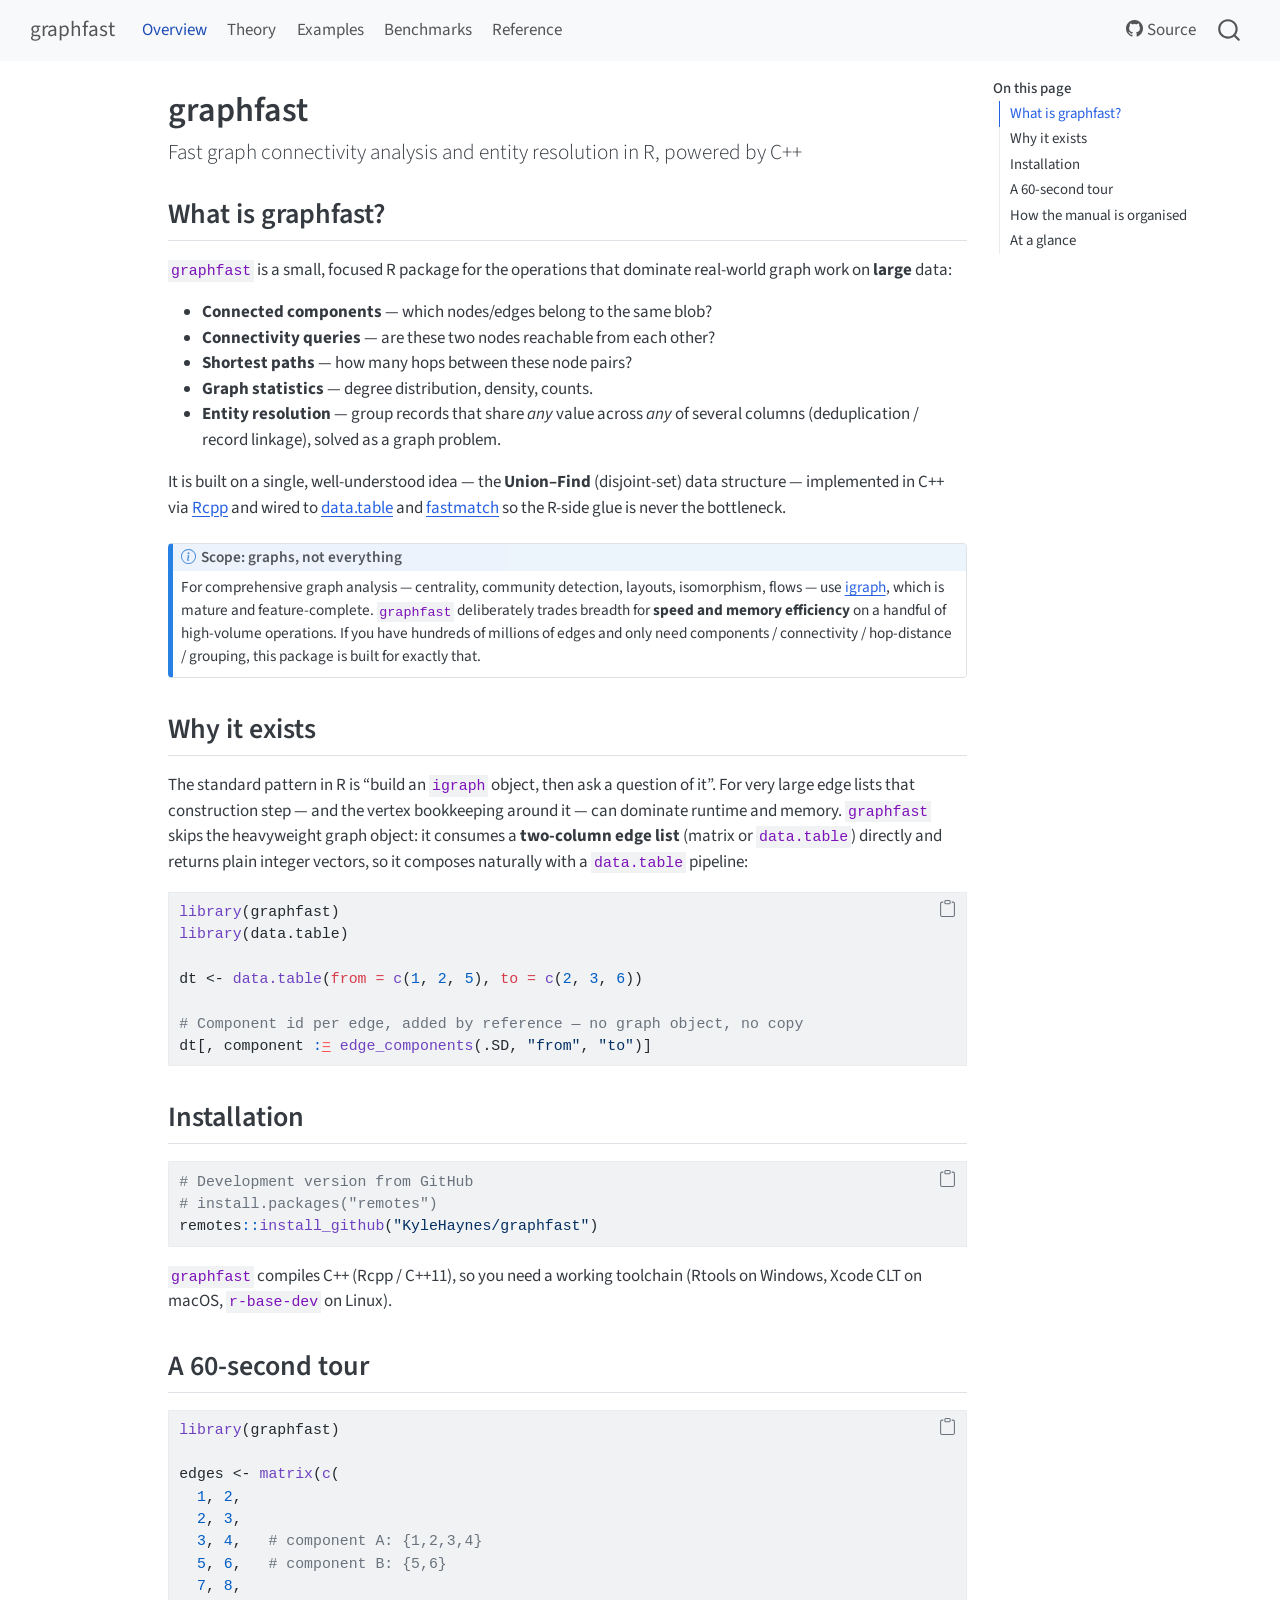
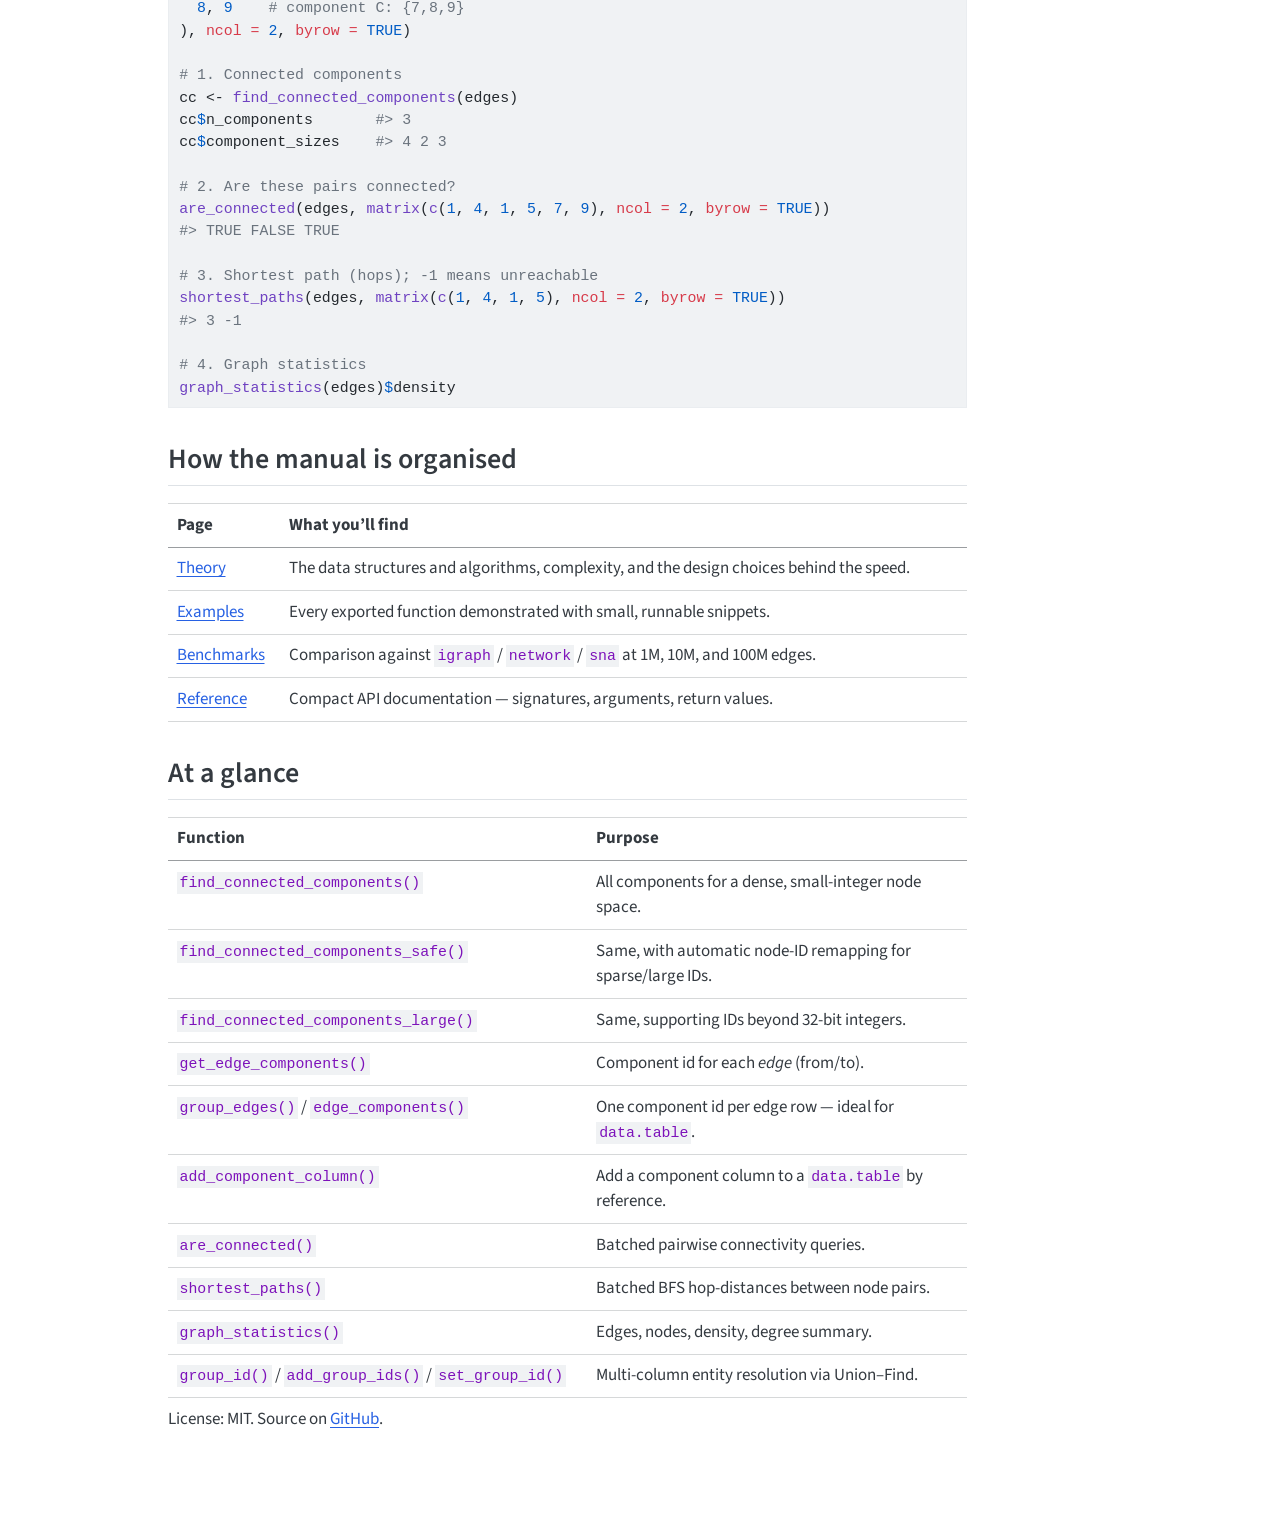
==== docs/index.html @ 8f7f8cb7 "changes" ====
<!DOCTYPE html>
<html xmlns="http://www.w3.org/1999/xhtml" lang="en" xml:lang="en"><head>

<meta charset="utf-8">
<meta name="generator" content="quarto-1.9.38">

<meta name="viewport" content="width=device-width, initial-scale=1.0, user-scalable=yes">


<title>graphfast</title>
<style>
/* Default styles provided by pandoc.
** See https://pandoc.org/MANUAL.html#variables-for-html for config info.
*/
code{white-space: pre-wrap;}
span.smallcaps{font-variant: small-caps;}
div.columns{display: flex; gap: min(4vw, 1.5em);}
div.column{flex: auto; overflow-x: auto;}
div.hanging-indent{margin-left: 1.5em; text-indent: -1.5em;}
ul.task-list{list-style: none;}
ul.task-list li input[type="checkbox"] {
  width: 0.8em;
  margin: 0 0.8em 0.2em -1em; /* quarto-specific, see https://github.com/quarto-dev/quarto-cli/issues/4556 */ 
  vertical-align: middle;
}
/* CSS for syntax highlighting */
html { -webkit-text-size-adjust: 100%; }
pre > code.sourceCode { white-space: pre; position: relative; }
pre > code.sourceCode > span { display: inline-block; line-height: 1.25; }
pre > code.sourceCode > span:empty { height: 1.2em; }
.sourceCode { overflow: visible; }
code.sourceCode > span { color: inherit; text-decoration: inherit; }
div.sourceCode { margin: 1em 0; }
pre.sourceCode { margin: 0; }
@media screen {
div.sourceCode { overflow: auto; }
}
@media print {
pre > code.sourceCode { white-space: pre-wrap; }
pre > code.sourceCode > span { text-indent: -5em; padding-left: 5em; }
}
pre.numberSource code
  { counter-reset: source-line 0; }
pre.numberSource code > span
  { position: relative; left: -4em; counter-increment: source-line; }
pre.numberSource code > span > a:first-child::before
  { content: counter(source-line);
    position: relative; left: -1em; text-align: right; vertical-align: baseline;
    border: none; display: inline-block;
    -webkit-touch-callout: none; -webkit-user-select: none;
    -khtml-user-select: none; -moz-user-select: none;
    -ms-user-select: none; user-select: none;
    padding: 0 4px; width: 4em;
  }
pre.numberSource { margin-left: 3em;  padding-left: 4px; }
div.sourceCode
  {   }
@media screen {
pre > code.sourceCode > span > a:first-child::before { text-decoration: underline; }
}
</style>


<script src="site_libs/quarto-nav/quarto-nav.js"></script>
<script src="site_libs/quarto-nav/headroom.min.js"></script>
<script src="site_libs/clipboard/clipboard.min.js"></script>
<script src="site_libs/quarto-search/autocomplete.umd.js"></script>
<script src="site_libs/quarto-search/fuse.min.js"></script>
<script src="site_libs/quarto-search/quarto-search.js"></script>
<meta name="quarto:offset" content="./">
<script src="site_libs/quarto-html/quarto.js" type="module"></script>
<script src="site_libs/quarto-html/tabsets/tabsets.js" type="module"></script>
<script src="site_libs/quarto-html/popper.min.js"></script>
<script src="site_libs/quarto-html/tippy.umd.min.js"></script>
<script src="site_libs/quarto-html/anchor.min.js"></script>
<link href="site_libs/quarto-html/tippy.css" rel="stylesheet">
<link href="site_libs/quarto-html/quarto-syntax-highlighting-de63f62b328812d8e578a4d74e282472.css" rel="stylesheet" id="quarto-text-highlighting-styles">
<script src="site_libs/bootstrap/bootstrap.min.js"></script>
<link href="site_libs/bootstrap/bootstrap-icons.css" rel="stylesheet">
<link href="site_libs/bootstrap/bootstrap-cfca05be01d3419732a5879cfde5cf21.min.css" rel="stylesheet" append-hash="true" id="quarto-bootstrap" data-mode="light">
<script id="quarto-search-options" type="application/json">{
  "location": "navbar",
  "copy-button": false,
  "collapse-after": 3,
  "panel-placement": "end",
  "type": "overlay",
  "limit": 50,
  "keyboard-shortcut": [
    "f",
    "/",
    "s"
  ],
  "show-item-context": false,
  "language": {
    "search-no-results-text": "No results",
    "search-matching-documents-text": "matching documents",
    "search-copy-link-title": "Copy link to search",
    "search-hide-matches-text": "Hide additional matches",
    "search-more-match-text": "more match in this document",
    "search-more-matches-text": "more matches in this document",
    "search-clear-button-title": "Clear",
    "search-text-placeholder": "",
    "search-detached-cancel-button-title": "Cancel",
    "search-submit-button-title": "Submit",
    "search-label": "Search"
  }
}</script>


</head>

<body class="nav-fixed quarto-light">

<div id="quarto-search-results"></div>
  <header id="quarto-header" class="headroom fixed-top">
    <nav class="navbar navbar-expand-lg " data-bs-theme="dark">
      <div class="navbar-container container-fluid">
      <div class="navbar-brand-container mx-auto">
    <a class="navbar-brand" href="./index.html">
    <span class="navbar-title">graphfast</span>
    </a>
  </div>
            <div id="quarto-search" class="" title="Search"></div>
          <button class="navbar-toggler" type="button" data-bs-toggle="collapse" data-bs-target="#navbarCollapse" aria-controls="navbarCollapse" role="menu" aria-expanded="false" aria-label="Toggle navigation" onclick="if (window.quartoToggleHeadroom) { window.quartoToggleHeadroom(); }">
  <span class="navbar-toggler-icon"></span>
</button>
          <div class="collapse navbar-collapse" id="navbarCollapse">
            <ul class="navbar-nav navbar-nav-scroll me-auto">
  <li class="nav-item">
    <a class="nav-link active" href="./index.html" aria-current="page"> 
<span class="menu-text">Overview</span></a>
  </li>  
  <li class="nav-item">
    <a class="nav-link" href="./theory.html"> 
<span class="menu-text">Theory</span></a>
  </li>  
  <li class="nav-item">
    <a class="nav-link" href="./examples.html"> 
<span class="menu-text">Examples</span></a>
  </li>  
  <li class="nav-item">
    <a class="nav-link" href="./benchmarks.html"> 
<span class="menu-text">Benchmarks</span></a>
  </li>  
  <li class="nav-item">
    <a class="nav-link" href="./reference.html"> 
<span class="menu-text">Reference</span></a>
  </li>  
</ul>
            <ul class="navbar-nav navbar-nav-scroll ms-auto">
  <li class="nav-item">
    <a class="nav-link" href="https://github.com/KyleHaynes/graphfast"> <i class="bi bi-github" role="img">
</i> 
<span class="menu-text">Source</span></a>
  </li>  
</ul>
          </div> <!-- /navcollapse -->
            <div class="quarto-navbar-tools">
</div>
      </div> <!-- /container-fluid -->
    </nav>
</header>
<!-- content -->
<div id="quarto-content" class="quarto-container page-columns page-rows-contents page-layout-article page-navbar">
<!-- sidebar -->
<!-- margin-sidebar -->
    <div id="quarto-margin-sidebar" class="sidebar margin-sidebar">
        <nav id="TOC" role="doc-toc" class="toc-active">
    <h2 id="toc-title">On this page</h2>
   
  <ul>
  <li><a href="#what-is-graphfast" id="toc-what-is-graphfast" class="nav-link active" data-scroll-target="#what-is-graphfast">What is graphfast?</a></li>
  <li><a href="#why-it-exists" id="toc-why-it-exists" class="nav-link" data-scroll-target="#why-it-exists">Why it exists</a></li>
  <li><a href="#installation" id="toc-installation" class="nav-link" data-scroll-target="#installation">Installation</a></li>
  <li><a href="#a-60-second-tour" id="toc-a-60-second-tour" class="nav-link" data-scroll-target="#a-60-second-tour">A 60-second tour</a></li>
  <li><a href="#how-the-manual-is-organised" id="toc-how-the-manual-is-organised" class="nav-link" data-scroll-target="#how-the-manual-is-organised">How the manual is organised</a></li>
  <li><a href="#at-a-glance" id="toc-at-a-glance" class="nav-link" data-scroll-target="#at-a-glance">At a glance</a></li>
  </ul>
</nav>
    </div>
<!-- main -->
<main class="content" id="quarto-document-content">

<header id="title-block-header" class="quarto-title-block default">
<div class="quarto-title">
<h1 class="title">graphfast</h1>
<p class="subtitle lead">Fast graph connectivity analysis and entity resolution in R, powered by C++</p>
</div>



<div class="quarto-title-meta">

    
  
    
  </div>
  


</header>


<section id="what-is-graphfast" class="level2">
<h2 class="anchored" data-anchor-id="what-is-graphfast">What is graphfast?</h2>
<p><code>graphfast</code> is a small, focused R package for the operations that dominate real-world graph work on <strong>large</strong> data:</p>
<ul>
<li><strong>Connected components</strong> — which nodes/edges belong to the same blob?</li>
<li><strong>Connectivity queries</strong> — are these two nodes reachable from each other?</li>
<li><strong>Shortest paths</strong> — how many hops between these node pairs?</li>
<li><strong>Graph statistics</strong> — degree distribution, density, counts.</li>
<li><strong>Entity resolution</strong> — group records that share <em>any</em> value across <em>any</em> of several columns (deduplication / record linkage), solved as a graph problem.</li>
</ul>
<p>It is built on a single, well-understood idea — the <strong>Union–Find</strong> (disjoint-set) data structure — implemented in C++ via <a href="https://www.rcpp.org/">Rcpp</a> and wired to <a href="https://r-datatable.com/">data.table</a> and <a href="https://cran.r-project.org/package=fastmatch">fastmatch</a> so the R-side glue is never the bottleneck.</p>
<div class="callout callout-style-default callout-note callout-titled">
<div class="callout-header d-flex align-content-center">
<div class="callout-icon-container">
<i class="callout-icon"></i>
</div>
<div class="callout-title-container flex-fill">
<span class="screen-reader-only">Note</span>Scope: graphs, not everything
</div>
</div>
<div class="callout-body-container callout-body">
<p>For comprehensive graph analysis — centrality, community detection, layouts, isomorphism, flows — use <a href="https://igraph.org/r/">igraph</a>, which is mature and feature-complete. <code>graphfast</code> deliberately trades breadth for <strong>speed and memory efficiency</strong> on a handful of high-volume operations. If you have hundreds of millions of edges and only need components / connectivity / hop-distance / grouping, this package is built for exactly that.</p>
</div>
</div>
</section>
<section id="why-it-exists" class="level2">
<h2 class="anchored" data-anchor-id="why-it-exists">Why it exists</h2>
<p>The standard pattern in R is “build an <code>igraph</code> object, then ask a question of it”. For very large edge lists that construction step — and the vertex bookkeeping around it — can dominate runtime and memory. <code>graphfast</code> skips the heavyweight graph object: it consumes a <strong>two-column edge list</strong> (matrix or <code>data.table</code>) directly and returns plain integer vectors, so it composes naturally with a <code>data.table</code> pipeline:</p>
<div class="code-copy-outer-scaffold"><div class="sourceCode" id="cb1"><pre class="sourceCode r code-with-copy"><code class="sourceCode r"><span id="cb1-1"><a href="#cb1-1" aria-hidden="true" tabindex="-1"></a><span class="fu">library</span>(graphfast)</span>
<span id="cb1-2"><a href="#cb1-2" aria-hidden="true" tabindex="-1"></a><span class="fu">library</span>(data.table)</span>
<span id="cb1-3"><a href="#cb1-3" aria-hidden="true" tabindex="-1"></a></span>
<span id="cb1-4"><a href="#cb1-4" aria-hidden="true" tabindex="-1"></a>dt <span class="ot">&lt;-</span> <span class="fu">data.table</span>(<span class="at">from =</span> <span class="fu">c</span>(<span class="dv">1</span>, <span class="dv">2</span>, <span class="dv">5</span>), <span class="at">to =</span> <span class="fu">c</span>(<span class="dv">2</span>, <span class="dv">3</span>, <span class="dv">6</span>))</span>
<span id="cb1-5"><a href="#cb1-5" aria-hidden="true" tabindex="-1"></a></span>
<span id="cb1-6"><a href="#cb1-6" aria-hidden="true" tabindex="-1"></a><span class="co"># Component id per edge, added by reference — no graph object, no copy</span></span>
<span id="cb1-7"><a href="#cb1-7" aria-hidden="true" tabindex="-1"></a>dt[, component <span class="sc">:</span><span class="er">=</span> <span class="fu">edge_components</span>(.SD, <span class="st">"from"</span>, <span class="st">"to"</span>)]</span></code></pre></div><button title="Copy to Clipboard" class="code-copy-button"><i class="bi"></i></button></div>
</section>
<section id="installation" class="level2">
<h2 class="anchored" data-anchor-id="installation">Installation</h2>
<div class="code-copy-outer-scaffold"><div class="sourceCode" id="cb2"><pre class="sourceCode r code-with-copy"><code class="sourceCode r"><span id="cb2-1"><a href="#cb2-1" aria-hidden="true" tabindex="-1"></a><span class="co"># Development version from GitHub</span></span>
<span id="cb2-2"><a href="#cb2-2" aria-hidden="true" tabindex="-1"></a><span class="co"># install.packages("remotes")</span></span>
<span id="cb2-3"><a href="#cb2-3" aria-hidden="true" tabindex="-1"></a>remotes<span class="sc">::</span><span class="fu">install_github</span>(<span class="st">"KyleHaynes/graphfast"</span>)</span></code></pre></div><button title="Copy to Clipboard" class="code-copy-button"><i class="bi"></i></button></div>
<p><code>graphfast</code> compiles C++ (Rcpp / C++11), so you need a working toolchain (Rtools on Windows, Xcode CLT on macOS, <code>r-base-dev</code> on Linux).</p>
</section>
<section id="a-60-second-tour" class="level2">
<h2 class="anchored" data-anchor-id="a-60-second-tour">A 60-second tour</h2>
<div class="cell">
<div class="code-copy-outer-scaffold"><div class="sourceCode cell-code" id="cb3"><pre class="sourceCode r code-with-copy"><code class="sourceCode r"><span id="cb3-1"><a href="#cb3-1" aria-hidden="true" tabindex="-1"></a><span class="fu">library</span>(graphfast)</span>
<span id="cb3-2"><a href="#cb3-2" aria-hidden="true" tabindex="-1"></a></span>
<span id="cb3-3"><a href="#cb3-3" aria-hidden="true" tabindex="-1"></a>edges <span class="ot">&lt;-</span> <span class="fu">matrix</span>(<span class="fu">c</span>(</span>
<span id="cb3-4"><a href="#cb3-4" aria-hidden="true" tabindex="-1"></a>  <span class="dv">1</span>, <span class="dv">2</span>,</span>
<span id="cb3-5"><a href="#cb3-5" aria-hidden="true" tabindex="-1"></a>  <span class="dv">2</span>, <span class="dv">3</span>,</span>
<span id="cb3-6"><a href="#cb3-6" aria-hidden="true" tabindex="-1"></a>  <span class="dv">3</span>, <span class="dv">4</span>,   <span class="co"># component A: {1,2,3,4}</span></span>
<span id="cb3-7"><a href="#cb3-7" aria-hidden="true" tabindex="-1"></a>  <span class="dv">5</span>, <span class="dv">6</span>,   <span class="co"># component B: {5,6}</span></span>
<span id="cb3-8"><a href="#cb3-8" aria-hidden="true" tabindex="-1"></a>  <span class="dv">7</span>, <span class="dv">8</span>,</span>
<span id="cb3-9"><a href="#cb3-9" aria-hidden="true" tabindex="-1"></a>  <span class="dv">8</span>, <span class="dv">9</span>    <span class="co"># component C: {7,8,9}</span></span>
<span id="cb3-10"><a href="#cb3-10" aria-hidden="true" tabindex="-1"></a>), <span class="at">ncol =</span> <span class="dv">2</span>, <span class="at">byrow =</span> <span class="cn">TRUE</span>)</span>
<span id="cb3-11"><a href="#cb3-11" aria-hidden="true" tabindex="-1"></a></span>
<span id="cb3-12"><a href="#cb3-12" aria-hidden="true" tabindex="-1"></a><span class="co"># 1. Connected components</span></span>
<span id="cb3-13"><a href="#cb3-13" aria-hidden="true" tabindex="-1"></a>cc <span class="ot">&lt;-</span> <span class="fu">find_connected_components</span>(edges)</span>
<span id="cb3-14"><a href="#cb3-14" aria-hidden="true" tabindex="-1"></a>cc<span class="sc">$</span>n_components       <span class="co">#&gt; 3</span></span>
<span id="cb3-15"><a href="#cb3-15" aria-hidden="true" tabindex="-1"></a>cc<span class="sc">$</span>component_sizes    <span class="co">#&gt; 4 2 3</span></span>
<span id="cb3-16"><a href="#cb3-16" aria-hidden="true" tabindex="-1"></a></span>
<span id="cb3-17"><a href="#cb3-17" aria-hidden="true" tabindex="-1"></a><span class="co"># 2. Are these pairs connected?</span></span>
<span id="cb3-18"><a href="#cb3-18" aria-hidden="true" tabindex="-1"></a><span class="fu">are_connected</span>(edges, <span class="fu">matrix</span>(<span class="fu">c</span>(<span class="dv">1</span>, <span class="dv">4</span>, <span class="dv">1</span>, <span class="dv">5</span>, <span class="dv">7</span>, <span class="dv">9</span>), <span class="at">ncol =</span> <span class="dv">2</span>, <span class="at">byrow =</span> <span class="cn">TRUE</span>))</span>
<span id="cb3-19"><a href="#cb3-19" aria-hidden="true" tabindex="-1"></a><span class="co">#&gt; TRUE FALSE TRUE</span></span>
<span id="cb3-20"><a href="#cb3-20" aria-hidden="true" tabindex="-1"></a></span>
<span id="cb3-21"><a href="#cb3-21" aria-hidden="true" tabindex="-1"></a><span class="co"># 3. Shortest path (hops); -1 means unreachable</span></span>
<span id="cb3-22"><a href="#cb3-22" aria-hidden="true" tabindex="-1"></a><span class="fu">shortest_paths</span>(edges, <span class="fu">matrix</span>(<span class="fu">c</span>(<span class="dv">1</span>, <span class="dv">4</span>, <span class="dv">1</span>, <span class="dv">5</span>), <span class="at">ncol =</span> <span class="dv">2</span>, <span class="at">byrow =</span> <span class="cn">TRUE</span>))</span>
<span id="cb3-23"><a href="#cb3-23" aria-hidden="true" tabindex="-1"></a><span class="co">#&gt; 3 -1</span></span>
<span id="cb3-24"><a href="#cb3-24" aria-hidden="true" tabindex="-1"></a></span>
<span id="cb3-25"><a href="#cb3-25" aria-hidden="true" tabindex="-1"></a><span class="co"># 4. Graph statistics</span></span>
<span id="cb3-26"><a href="#cb3-26" aria-hidden="true" tabindex="-1"></a><span class="fu">graph_statistics</span>(edges)<span class="sc">$</span>density</span></code></pre></div><button title="Copy to Clipboard" class="code-copy-button"><i class="bi"></i></button></div>
</div>
</section>
<section id="how-the-manual-is-organised" class="level2">
<h2 class="anchored" data-anchor-id="how-the-manual-is-organised">How the manual is organised</h2>
<table class="caption-top table">
<thead>
<tr class="header">
<th>Page</th>
<th>What you’ll find</th>
</tr>
</thead>
<tbody>
<tr class="odd">
<td><a href="./theory.html">Theory</a></td>
<td>The data structures and algorithms, complexity, and the design choices behind the speed.</td>
</tr>
<tr class="even">
<td><a href="./examples.html">Examples</a></td>
<td>Every exported function demonstrated with small, runnable snippets.</td>
</tr>
<tr class="odd">
<td><a href="./benchmarks.html">Benchmarks</a></td>
<td>Comparison against <code>igraph</code> / <code>network</code> / <code>sna</code> at 1M, 10M, and 100M edges.</td>
</tr>
<tr class="even">
<td><a href="./reference.html">Reference</a></td>
<td>Compact API documentation — signatures, arguments, return values.</td>
</tr>
</tbody>
</table>
</section>
<section id="at-a-glance" class="level2">
<h2 class="anchored" data-anchor-id="at-a-glance">At a glance</h2>
<table class="caption-top table">
<colgroup>
<col style="width: 52%">
<col style="width: 47%">
</colgroup>
<thead>
<tr class="header">
<th>Function</th>
<th>Purpose</th>
</tr>
</thead>
<tbody>
<tr class="odd">
<td><code>find_connected_components()</code></td>
<td>All components for a dense, small-integer node space.</td>
</tr>
<tr class="even">
<td><code>find_connected_components_safe()</code></td>
<td>Same, with automatic node-ID remapping for sparse/large IDs.</td>
</tr>
<tr class="odd">
<td><code>find_connected_components_large()</code></td>
<td>Same, supporting IDs beyond 32-bit integers.</td>
</tr>
<tr class="even">
<td><code>get_edge_components()</code></td>
<td>Component id for each <em>edge</em> (from/to).</td>
</tr>
<tr class="odd">
<td><code>group_edges()</code> / <code>edge_components()</code></td>
<td>One component id per edge row — ideal for <code>data.table</code>.</td>
</tr>
<tr class="even">
<td><code>add_component_column()</code></td>
<td>Add a component column to a <code>data.table</code> by reference.</td>
</tr>
<tr class="odd">
<td><code>are_connected()</code></td>
<td>Batched pairwise connectivity queries.</td>
</tr>
<tr class="even">
<td><code>shortest_paths()</code></td>
<td>Batched BFS hop-distances between node pairs.</td>
</tr>
<tr class="odd">
<td><code>graph_statistics()</code></td>
<td>Edges, nodes, density, degree summary.</td>
</tr>
<tr class="even">
<td><code>group_id()</code> / <code>add_group_ids()</code> / <code>set_group_id()</code></td>
<td>Multi-column entity resolution via Union–Find.</td>
</tr>
</tbody>
</table>
<p>License: MIT. Source on <a href="https://github.com/KyleHaynes/graphfast">GitHub</a>.</p>


</section>

</main> <!-- /main -->
<script id="quarto-html-after-body" type="application/javascript">
  window.document.addEventListener("DOMContentLoaded", function (event) {
    const icon = "";
    const anchorJS = new window.AnchorJS();
    anchorJS.options = {
      placement: 'right',
      icon: icon
    };
    anchorJS.add('.anchored');
    const isCodeAnnotation = (el) => {
      for (const clz of el.classList) {
        if (clz.startsWith('code-annotation-')) {                     
          return true;
        }
      }
      return false;
    }
    const onCopySuccess = function(e) {
      // button target
      const button = e.trigger;
      // don't keep focus
      button.blur();
      // flash "checked"
      button.classList.add('code-copy-button-checked');
      var currentTitle = button.getAttribute("title");
      button.setAttribute("title", "Copied!");
      let tooltip;
      if (window.bootstrap) {
        button.setAttribute("data-bs-toggle", "tooltip");
        button.setAttribute("data-bs-placement", "left");
        button.setAttribute("data-bs-title", "Copied!");
        tooltip = new bootstrap.Tooltip(button, 
          { trigger: "manual", 
            customClass: "code-copy-button-tooltip",
            offset: [0, -8]});
        tooltip.show();    
      }
      setTimeout(function() {
        if (tooltip) {
          tooltip.hide();
          button.removeAttribute("data-bs-title");
          button.removeAttribute("data-bs-toggle");
          button.removeAttribute("data-bs-placement");
        }
        button.setAttribute("title", currentTitle);
        button.classList.remove('code-copy-button-checked');
      }, 1000);
      // clear code selection
      e.clearSelection();
    }
    const getTextToCopy = function(trigger) {
      const outerScaffold = trigger.parentElement.cloneNode(true);
      const codeEl = outerScaffold.querySelector('code');
      for (const childEl of codeEl.children) {
        if (isCodeAnnotation(childEl)) {
          childEl.remove();
        }
      }
      return codeEl.innerText;
    }
    const clipboard = new window.ClipboardJS('.code-copy-button:not([data-in-quarto-modal])', {
      text: getTextToCopy
    });
    clipboard.on('success', onCopySuccess);
    if (window.document.getElementById('quarto-embedded-source-code-modal')) {
      const clipboardModal = new window.ClipboardJS('.code-copy-button[data-in-quarto-modal]', {
        text: getTextToCopy,
        container: window.document.getElementById('quarto-embedded-source-code-modal')
      });
      clipboardModal.on('success', onCopySuccess);
    }
      var localhostRegex = new RegExp(/^(?:http|https):\/\/localhost\:?[0-9]*\//);
      var mailtoRegex = new RegExp(/^mailto:/);
        var filterRegex = new RegExp('/' + window.location.host + '/');
      var isInternal = (href) => {
          return filterRegex.test(href) || localhostRegex.test(href) || mailtoRegex.test(href);
      }
      // Inspect non-navigation links and adorn them if external
     var links = window.document.querySelectorAll('a[href]:not(.nav-link):not(.navbar-brand):not(.toc-action):not(.sidebar-link):not(.sidebar-item-toggle):not(.pagination-link):not(.no-external):not([aria-hidden]):not(.dropdown-item):not(.quarto-navigation-tool):not(.about-link)');
      for (var i=0; i<links.length; i++) {
        const link = links[i];
        if (!isInternal(link.href)) {
          // undo the damage that might have been done by quarto-nav.js in the case of
          // links that we want to consider external
          if (link.dataset.originalHref !== undefined) {
            link.href = link.dataset.originalHref;
          }
        }
      }
    function tippyHover(el, contentFn, onTriggerFn, onUntriggerFn) {
      const config = {
        allowHTML: true,
        maxWidth: 500,
        delay: 100,
        arrow: false,
        appendTo: function(el) {
            return el.parentElement;
        },
        interactive: true,
        interactiveBorder: 10,
        theme: 'quarto',
        placement: 'bottom-start',
      };
      if (contentFn) {
        config.content = contentFn;
      }
      if (onTriggerFn) {
        config.onTrigger = onTriggerFn;
      }
      if (onUntriggerFn) {
        config.onUntrigger = onUntriggerFn;
      }
      window.tippy(el, config); 
    }
    const noterefs = window.document.querySelectorAll('a[role="doc-noteref"]');
    for (var i=0; i<noterefs.length; i++) {
      const ref = noterefs[i];
      tippyHover(ref, function() {
        // use id or data attribute instead here
        let href = ref.getAttribute('data-footnote-href') || ref.getAttribute('href');
        try { href = new URL(href).hash; } catch {}
        const id = href.replace(/^#\/?/, "");
        const note = window.document.getElementById(id);
        if (note) {
          return note.innerHTML;
        } else {
          return "";
        }
      });
    }
    const xrefs = window.document.querySelectorAll('a.quarto-xref');
    const processXRef = (id, note) => {
      // Strip column container classes
      const stripColumnClz = (el) => {
        el.classList.remove("page-full", "page-columns");
        if (el.children) {
          for (const child of el.children) {
            stripColumnClz(child);
          }
        }
      }
      stripColumnClz(note)
      if (id === null || id.startsWith('sec-')) {
        // Special case sections, only their first couple elements
        const container = document.createElement("div");
        if (note.children && note.children.length > 2) {
          container.appendChild(note.children[0].cloneNode(true));
          for (let i = 1; i < note.children.length; i++) {
            const child = note.children[i];
            if (child.tagName === "P" && child.innerText === "") {
              continue;
            } else {
              container.appendChild(child.cloneNode(true));
              break;
            }
          }
          if (window.Quarto?.typesetMath) {
            window.Quarto.typesetMath(container);
          }
          return container.innerHTML
        } else {
          if (window.Quarto?.typesetMath) {
            window.Quarto.typesetMath(note);
          }
          return note.innerHTML;
        }
      } else {
        // Remove any anchor links if they are present
        const anchorLink = note.querySelector('a.anchorjs-link');
        if (anchorLink) {
          anchorLink.remove();
        }
        if (window.Quarto?.typesetMath) {
          window.Quarto.typesetMath(note);
        }
        if (note.classList.contains("callout")) {
          return note.outerHTML;
        } else {
          return note.innerHTML;
        }
      }
    }
    for (var i=0; i<xrefs.length; i++) {
      const xref = xrefs[i];
      tippyHover(xref, undefined, function(instance) {
        instance.disable();
        let url = xref.getAttribute('href');
        let hash = undefined; 
        if (url.startsWith('#')) {
          hash = url;
        } else {
          try { hash = new URL(url).hash; } catch {}
        }
        if (hash) {
          const id = hash.replace(/^#\/?/, "");
          const note = window.document.getElementById(id);
          if (note !== null) {
            try {
              const html = processXRef(id, note.cloneNode(true));
              instance.setContent(html);
            } finally {
              instance.enable();
              instance.show();
            }
          } else {
            // See if we can fetch this
            fetch(url.split('#')[0])
            .then(res => res.text())
            .then(html => {
              const parser = new DOMParser();
              const htmlDoc = parser.parseFromString(html, "text/html");
              const note = htmlDoc.getElementById(id);
              if (note !== null) {
                const html = processXRef(id, note);
                instance.setContent(html);
              } 
            }).finally(() => {
              instance.enable();
              instance.show();
            });
          }
        } else {
          // See if we can fetch a full url (with no hash to target)
          // This is a special case and we should probably do some content thinning / targeting
          fetch(url)
          .then(res => res.text())
          .then(html => {
            const parser = new DOMParser();
            const htmlDoc = parser.parseFromString(html, "text/html");
            const note = htmlDoc.querySelector('main.content');
            if (note !== null) {
              // This should only happen for chapter cross references
              // (since there is no id in the URL)
              // remove the first header
              if (note.children.length > 0 && note.children[0].tagName === "HEADER") {
                note.children[0].remove();
              }
              const html = processXRef(null, note);
              instance.setContent(html);
            } 
          }).finally(() => {
            instance.enable();
            instance.show();
          });
        }
      }, function(instance) {
      });
    }
        let selectedAnnoteEl;
        const selectorForAnnotation = ( cell, annotation) => {
          let cellAttr = 'data-code-cell="' + cell + '"';
          let lineAttr = 'data-code-annotation="' +  annotation + '"';
          const selector = 'span[' + cellAttr + '][' + lineAttr + ']';
          return selector;
        }
        const selectCodeLines = (annoteEl) => {
          const doc = window.document;
          const targetCell = annoteEl.getAttribute("data-target-cell");
          const targetAnnotation = annoteEl.getAttribute("data-target-annotation");
          const annoteSpan = window.document.querySelector(selectorForAnnotation(targetCell, targetAnnotation));
          const lines = annoteSpan.getAttribute("data-code-lines").split(",");
          const lineIds = lines.map((line) => {
            return targetCell + "-" + line;
          })
          let top = null;
          let height = null;
          let parent = null;
          if (lineIds.length > 0) {
              //compute the position of the single el (top and bottom and make a div)
              const el = window.document.getElementById(lineIds[0]);
              top = el.offsetTop;
              height = el.offsetHeight;
              parent = el.parentElement.parentElement;
            if (lineIds.length > 1) {
              const lastEl = window.document.getElementById(lineIds[lineIds.length - 1]);
              const bottom = lastEl.offsetTop + lastEl.offsetHeight;
              height = bottom - top;
            }
            if (top !== null && height !== null && parent !== null) {
              // cook up a div (if necessary) and position it 
              let div = window.document.getElementById("code-annotation-line-highlight");
              if (div === null) {
                div = window.document.createElement("div");
                div.setAttribute("id", "code-annotation-line-highlight");
                div.style.position = 'absolute';
                parent.appendChild(div);
              }
              div.style.top = top - 2 + "px";
              div.style.height = height + 4 + "px";
              div.style.left = 0;
              let gutterDiv = window.document.getElementById("code-annotation-line-highlight-gutter");
              if (gutterDiv === null) {
                gutterDiv = window.document.createElement("div");
                gutterDiv.setAttribute("id", "code-annotation-line-highlight-gutter");
                gutterDiv.style.position = 'absolute';
                const codeCell = window.document.getElementById(targetCell);
                const gutter = codeCell.querySelector('.code-annotation-gutter');
                gutter.appendChild(gutterDiv);
              }
              gutterDiv.style.top = top - 2 + "px";
              gutterDiv.style.height = height + 4 + "px";
            }
            selectedAnnoteEl = annoteEl;
          }
        };
        const unselectCodeLines = () => {
          const elementsIds = ["code-annotation-line-highlight", "code-annotation-line-highlight-gutter"];
          elementsIds.forEach((elId) => {
            const div = window.document.getElementById(elId);
            if (div) {
              div.remove();
            }
          });
          selectedAnnoteEl = undefined;
        };
          // Handle positioning of the toggle
      window.addEventListener(
        "resize",
        throttle(() => {
          elRect = undefined;
          if (selectedAnnoteEl) {
            selectCodeLines(selectedAnnoteEl);
          }
        }, 10)
      );
      function throttle(fn, ms) {
      let throttle = false;
      let timer;
        return (...args) => {
          if(!throttle) { // first call gets through
              fn.apply(this, args);
              throttle = true;
          } else { // all the others get throttled
              if(timer) clearTimeout(timer); // cancel #2
              timer = setTimeout(() => {
                fn.apply(this, args);
                timer = throttle = false;
              }, ms);
          }
        };
      }
        // Attach click handler to the DT
        const annoteDls = window.document.querySelectorAll('dt[data-target-cell]');
        for (const annoteDlNode of annoteDls) {
          annoteDlNode.addEventListener('click', (event) => {
            const clickedEl = event.target;
            if (clickedEl !== selectedAnnoteEl) {
              unselectCodeLines();
              const activeEl = window.document.querySelector('dt[data-target-cell].code-annotation-active');
              if (activeEl) {
                activeEl.classList.remove('code-annotation-active');
              }
              selectCodeLines(clickedEl);
              clickedEl.classList.add('code-annotation-active');
            } else {
              // Unselect the line
              unselectCodeLines();
              clickedEl.classList.remove('code-annotation-active');
            }
          });
        }
    const findCites = (el) => {
      const parentEl = el.parentElement;
      if (parentEl) {
        const cites = parentEl.dataset.cites;
        if (cites) {
          return {
            el,
            cites: cites.split(' ')
          };
        } else {
          return findCites(el.parentElement)
        }
      } else {
        return undefined;
      }
    };
    var bibliorefs = window.document.querySelectorAll('a[role="doc-biblioref"]');
    for (var i=0; i<bibliorefs.length; i++) {
      const ref = bibliorefs[i];
      const citeInfo = findCites(ref);
      if (citeInfo) {
        tippyHover(citeInfo.el, function() {
          var popup = window.document.createElement('div');
          citeInfo.cites.forEach(function(cite) {
            var citeDiv = window.document.createElement('div');
            citeDiv.classList.add('hanging-indent');
            citeDiv.classList.add('csl-entry');
            var biblioDiv = window.document.getElementById('ref-' + cite);
            if (biblioDiv) {
              citeDiv.innerHTML = biblioDiv.innerHTML;
            }
            popup.appendChild(citeDiv);
          });
          return popup.innerHTML;
        });
      }
    }
  });
  </script>
</div> <!-- /content -->




</body></html>
---- docs/site_libs/quarto-html/tippy.css ----
.tippy-box[data-animation=fade][data-state=hidden]{opacity:0}[data-tippy-root]{max-width:calc(100vw - 10px)}.tippy-box{position:relative;background-color:#333;color:#fff;border-radius:4px;font-size:14px;line-height:1.4;white-space:normal;outline:0;transition-property:transform,visibility,opacity}.tippy-box[data-placement^=top]>.tippy-arrow{bottom:0}.tippy-box[data-placement^=top]>.tippy-arrow:before{bottom:-7px;left:0;border-width:8px 8px 0;border-top-color:initial;transform-origin:center top}.tippy-box[data-placement^=bottom]>.tippy-arrow{top:0}.tippy-box[data-placement^=bottom]>.tippy-arrow:before{top:-7px;left:0;border-width:0 8px 8px;border-bottom-color:initial;transform-origin:center bottom}.tippy-box[data-placement^=left]>.tippy-arrow{right:0}.tippy-box[data-placement^=left]>.tippy-arrow:before{border-width:8px 0 8px 8px;border-left-color:initial;right:-7px;transform-origin:center left}.tippy-box[data-placement^=right]>.tippy-arrow{left:0}.tippy-box[data-placement^=right]>.tippy-arrow:before{left:-7px;border-width:8px 8px 8px 0;border-right-color:initial;transform-origin:center right}.tippy-box[data-inertia][data-state=visible]{transition-timing-function:cubic-bezier(.54,1.5,.38,1.11)}.tippy-arrow{width:16px;height:16px;color:#333}.tippy-arrow:before{content:"";position:absolute;border-color:transparent;border-style:solid}.tippy-content{position:relative;padding:5px 9px;z-index:1}
---- docs/site_libs/quarto-html/quarto-syntax-highlighting-de63f62b328812d8e578a4d74e282472.css ----
/* quarto syntax highlight colors */
:root {
  --quarto-hl-al-color: #ff5555;
  --quarto-hl-an-color: #6a737d;
  --quarto-hl-at-color: #d73a49;
  --quarto-hl-bn-color: #005cc5;
  --quarto-hl-bu-color: #d73a49;
  --quarto-hl-ch-color: #032f62;
  --quarto-hl-co-color: #6a737d;
  --quarto-hl-cv-color: #6a737d;
  --quarto-hl-cn-color: #005cc5;
  --quarto-hl-cf-color: #d73a49;
  --quarto-hl-dt-color: #d73a49;
  --quarto-hl-dv-color: #005cc5;
  --quarto-hl-do-color: #6a737d;
  --quarto-hl-er-color: #ff5555;
  --quarto-hl-ex-color: #d73a49;
  --quarto-hl-fl-color: #005cc5;
  --quarto-hl-fu-color: #6f42c1;
  --quarto-hl-im-color: #032f62;
  --quarto-hl-in-color: #6a737d;
  --quarto-hl-kw-color: #d73a49;
  --quarto-hl-op-color: #24292e;
  --quarto-hl-pp-color: #d73a49;
  --quarto-hl-re-color: #6a737d;
  --quarto-hl-sc-color: #005cc5;
  --quarto-hl-ss-color: #032f62;
  --quarto-hl-st-color: #032f62;
  --quarto-hl-va-color: #e36209;
  --quarto-hl-vs-color: #032f62;
  --quarto-hl-wa-color: #ff5555;
}

/* other quarto variables */
:root {
  --quarto-font-monospace: SFMono-Regular, Menlo, Monaco, Consolas, "Liberation Mono", "Courier New", monospace;
}

/* syntax highlight based on Pandoc's rules */
pre > code.sourceCode > span {
  color: #24292e;
}

code.sourceCode > span {
  color: #24292e;
}

div.sourceCode,
div.sourceCode pre.sourceCode {
  color: #24292e;
}

/* Normal */
code span {
  color: #24292e;
}

/* Alert */
code span.al {
  font-weight: bold;
  color: #ff5555;
}

/* Annotation */
code span.an {
  color: #6a737d;
}

/* Attribute */
code span.at {
  color: #d73a49;
}

/* BaseN */
code span.bn {
  color: #005cc5;
}

/* BuiltIn */
code span.bu {
  color: #d73a49;
}

/* ControlFlow */
code span.cf {
  color: #d73a49;
}

/* Char */
code span.ch {
  color: #032f62;
}

/* Constant */
code span.cn {
  color: #005cc5;
}

/* Comment */
code span.co {
  color: #6a737d;
}

/* CommentVar */
code span.cv {
  color: #6a737d;
}

/* Documentation */
code span.do {
  color: #6a737d;
}

/* DataType */
code span.dt {
  color: #d73a49;
}

/* DecVal */
code span.dv {
  color: #005cc5;
}

/* Error */
code span.er {
  color: #ff5555;
  text-decoration: underline;
}

/* Extension */
code span.ex {
  font-weight: bold;
  color: #d73a49;
}

/* Float */
code span.fl {
  color: #005cc5;
}

/* Function */
code span.fu {
  color: #6f42c1;
}

/* Import */
code span.im {
  color: #032f62;
}

/* Information */
code span.in {
  color: #6a737d;
}

/* Keyword */
code span.kw {
  color: #d73a49;
}

/* Operator */
code span.op {
  color: #24292e;
}

/* Preprocessor */
code span.pp {
  color: #d73a49;
}

/* RegionMarker */
code span.re {
  color: #6a737d;
}

/* SpecialChar */
code span.sc {
  color: #005cc5;
}

/* SpecialString */
code span.ss {
  color: #032f62;
}

/* String */
code span.st {
  color: #032f62;
}

/* Variable */
code span.va {
  color: #e36209;
}

/* VerbatimString */
code span.vs {
  color: #032f62;
}

/* Warning */
code span.wa {
  color: #ff5555;
}

.prevent-inlining {
  content: "</";
}

/*# sourceMappingURL=e073dde7d9be180d5cbafa952671d6f8.css.map */
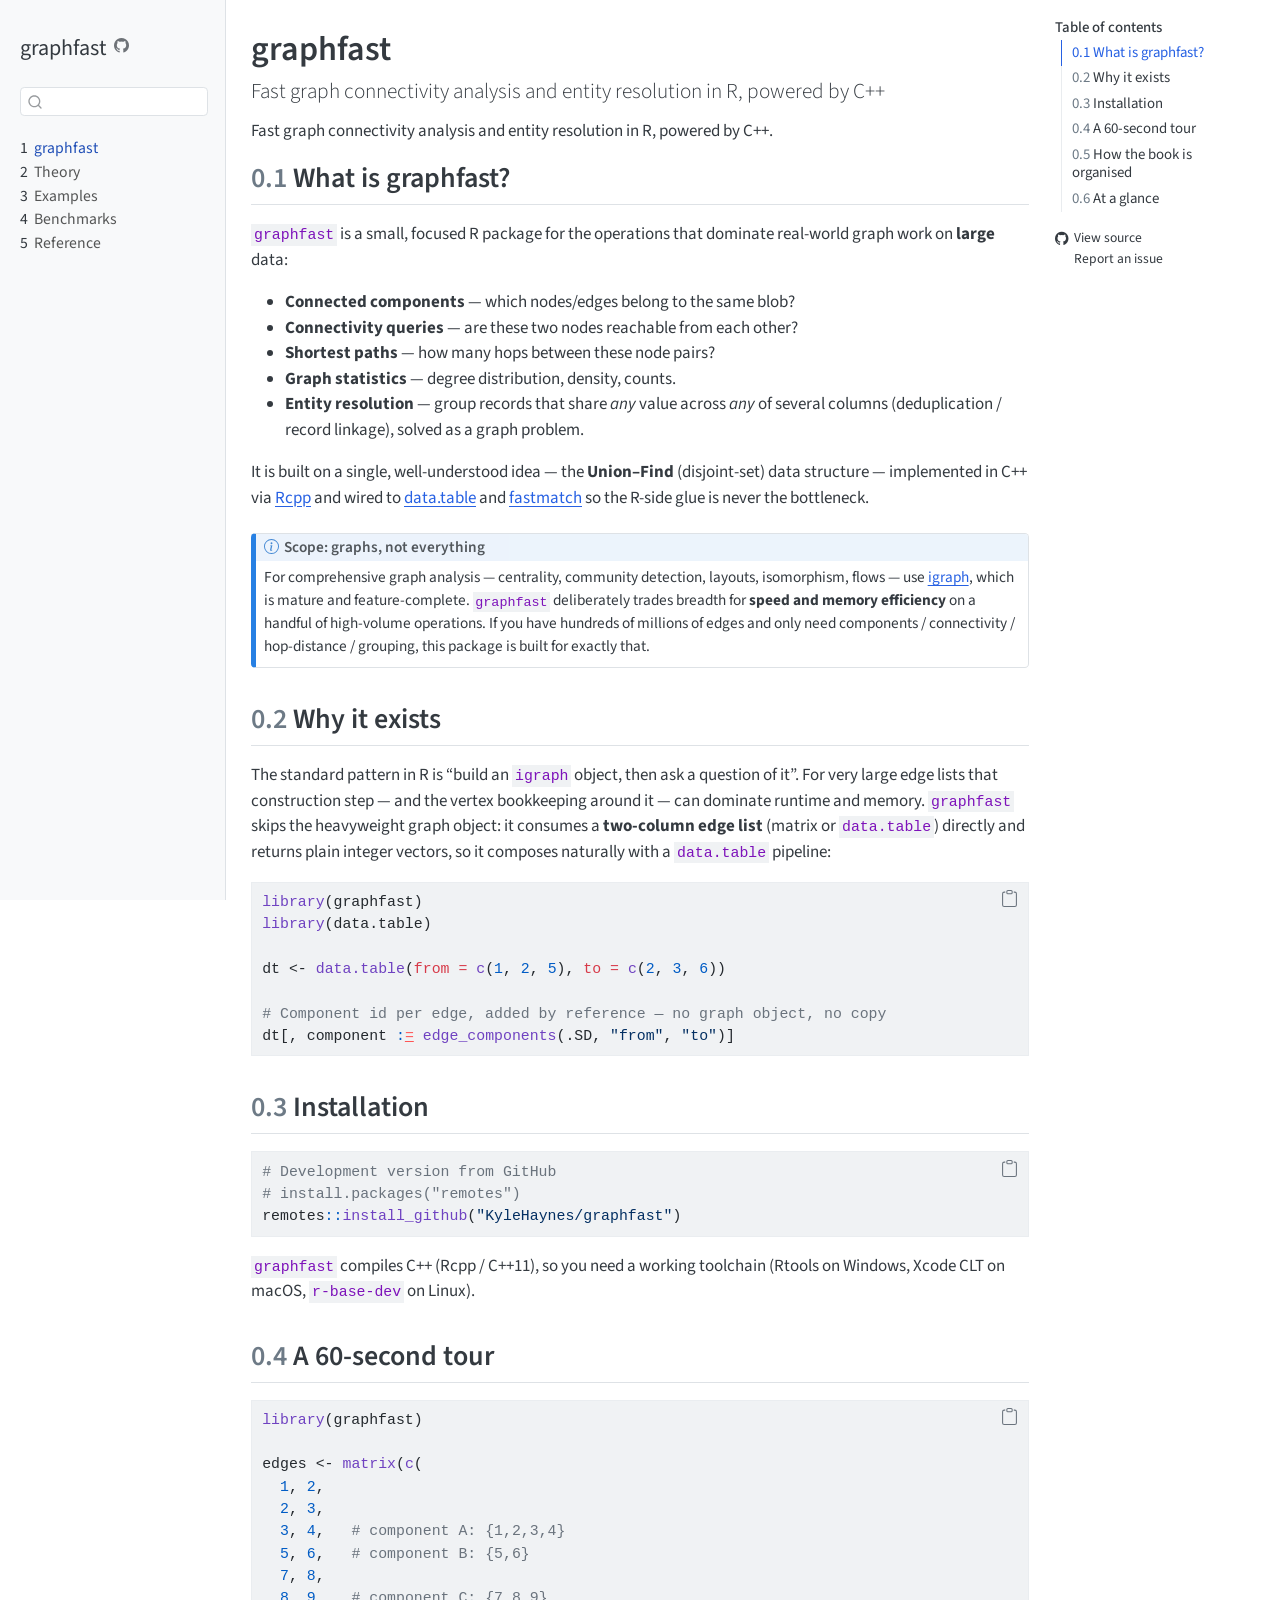
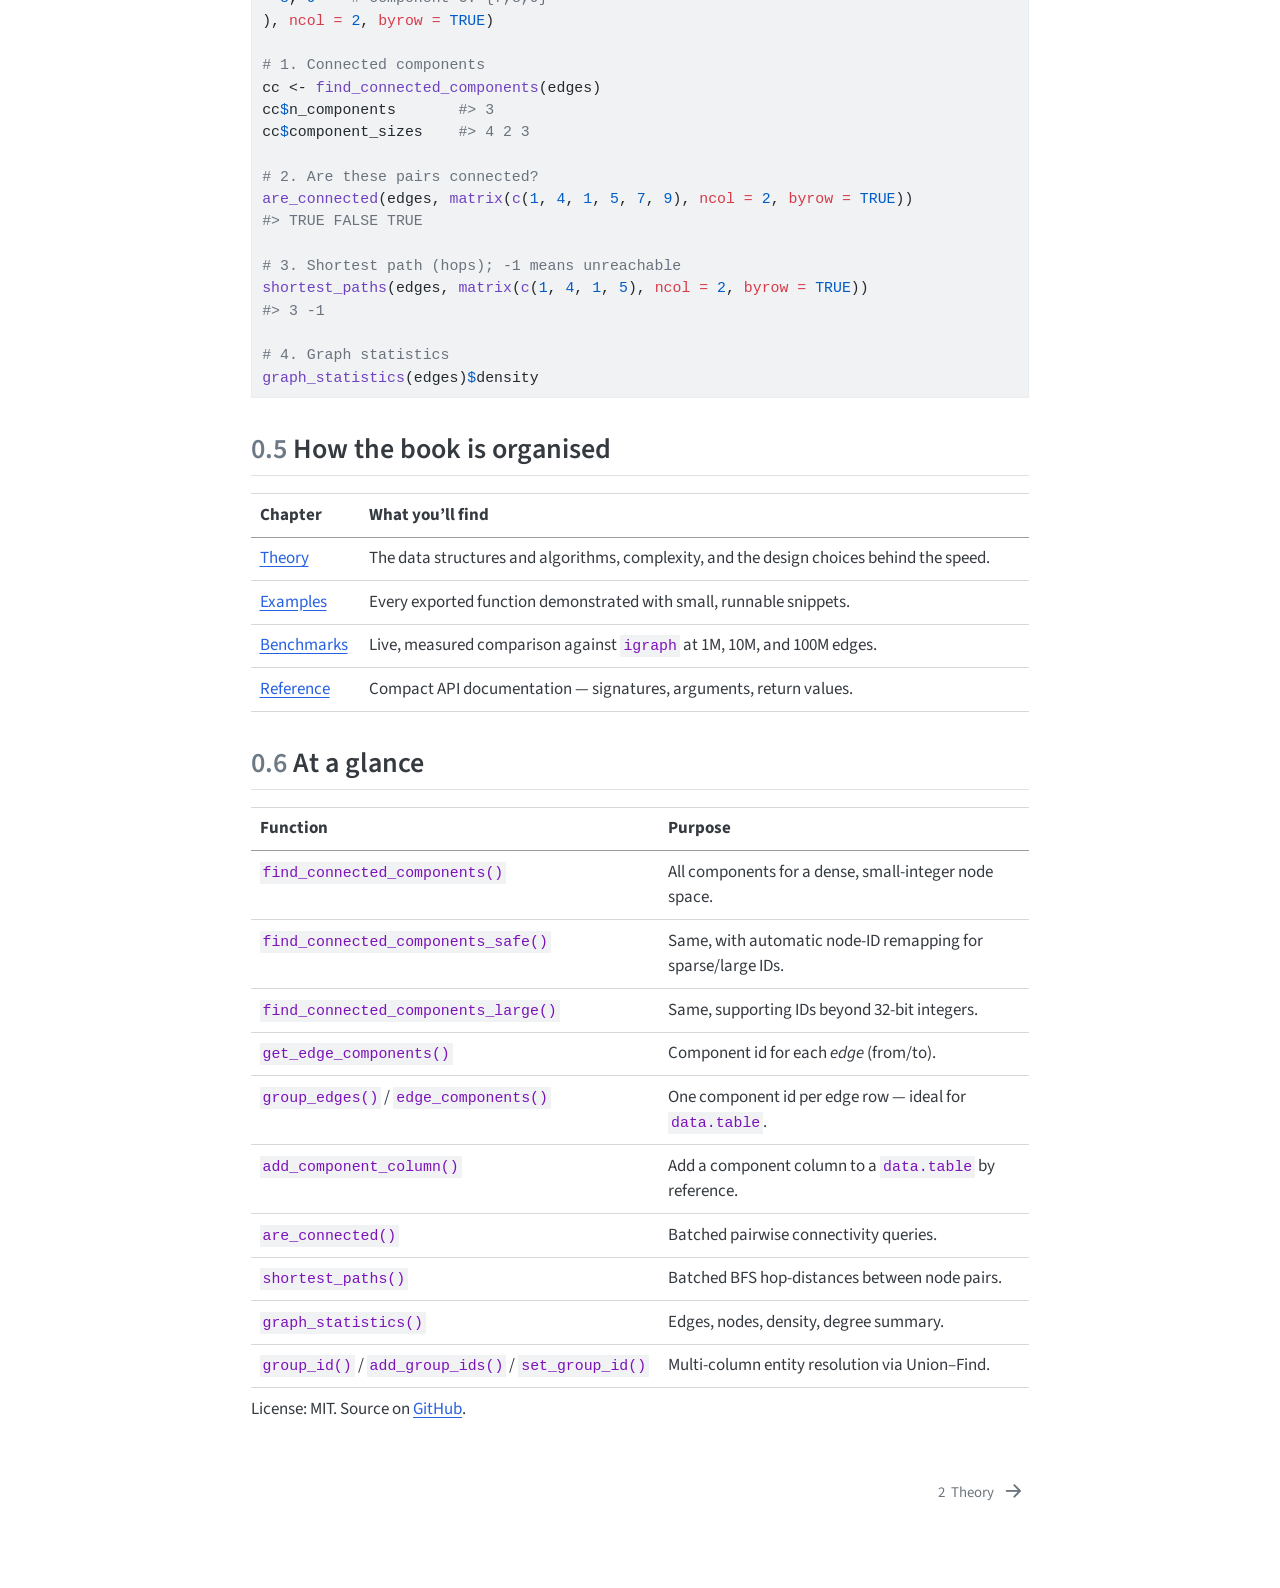
==== commit 2bde642f: "tweaks" ====
--- a/docs/index.html
+++ b/docs/index.html
@@ -6,6 +6,7 @@
 
 <meta name="viewport" content="width=device-width, initial-scale=1.0, user-scalable=yes">
 
+<meta name="description" content="Fast graph connectivity analysis and entity resolution in R, powered by C++.">
 
 <title>graphfast</title>
 <style>
@@ -68,6 +69,7 @@
 <script src="site_libs/quarto-search/fuse.min.js"></script>
 <script src="site_libs/quarto-search/quarto-search.js"></script>
 <meta name="quarto:offset" content="./">
+<link href="./theory.html" rel="next">
 <script src="site_libs/quarto-html/quarto.js" type="module"></script>
 <script src="site_libs/quarto-html/tabsets/tabsets.js" type="module"></script>
 <script src="site_libs/quarto-html/popper.min.js"></script>
@@ -77,13 +79,13 @@
 <link href="site_libs/quarto-html/quarto-syntax-highlighting-de63f62b328812d8e578a4d74e282472.css" rel="stylesheet" id="quarto-text-highlighting-styles">
 <script src="site_libs/bootstrap/bootstrap.min.js"></script>
 <link href="site_libs/bootstrap/bootstrap-icons.css" rel="stylesheet">
-<link href="site_libs/bootstrap/bootstrap-cfca05be01d3419732a5879cfde5cf21.min.css" rel="stylesheet" append-hash="true" id="quarto-bootstrap" data-mode="light">
+<link href="site_libs/bootstrap/bootstrap-8b2de8cf835f6beefff61e77268666f7.min.css" rel="stylesheet" append-hash="true" id="quarto-bootstrap" data-mode="light">
 <script id="quarto-search-options" type="application/json">{
-  "location": "navbar",
+  "location": "sidebar",
   "copy-button": false,
   "collapse-after": 3,
-  "panel-placement": "end",
-  "type": "overlay",
+  "panel-placement": "start",
+  "type": "textbox",
   "limit": 50,
   "keyboard-shortcut": [
     "f",
@@ -109,74 +111,91 @@
 
 </head>
 
-<body class="nav-fixed quarto-light">
+<body class="nav-sidebar docked quarto-light">
 
 <div id="quarto-search-results"></div>
   <header id="quarto-header" class="headroom fixed-top">
-    <nav class="navbar navbar-expand-lg " data-bs-theme="dark">
-      <div class="navbar-container container-fluid">
-      <div class="navbar-brand-container mx-auto">
-    <a class="navbar-brand" href="./index.html">
-    <span class="navbar-title">graphfast</span>
-    </a>
-  </div>
-            <div id="quarto-search" class="" title="Search"></div>
-          <button class="navbar-toggler" type="button" data-bs-toggle="collapse" data-bs-target="#navbarCollapse" aria-controls="navbarCollapse" role="menu" aria-expanded="false" aria-label="Toggle navigation" onclick="if (window.quartoToggleHeadroom) { window.quartoToggleHeadroom(); }">
-  <span class="navbar-toggler-icon"></span>
-</button>
-          <div class="collapse navbar-collapse" id="navbarCollapse">
-            <ul class="navbar-nav navbar-nav-scroll me-auto">
-  <li class="nav-item">
-    <a class="nav-link active" href="./index.html" aria-current="page"> 
-<span class="menu-text">Overview</span></a>
-  </li>  
-  <li class="nav-item">
-    <a class="nav-link" href="./theory.html"> 
-<span class="menu-text">Theory</span></a>
-  </li>  
-  <li class="nav-item">
-    <a class="nav-link" href="./examples.html"> 
-<span class="menu-text">Examples</span></a>
-  </li>  
-  <li class="nav-item">
-    <a class="nav-link" href="./benchmarks.html"> 
-<span class="menu-text">Benchmarks</span></a>
-  </li>  
-  <li class="nav-item">
-    <a class="nav-link" href="./reference.html"> 
-<span class="menu-text">Reference</span></a>
-  </li>  
-</ul>
-            <ul class="navbar-nav navbar-nav-scroll ms-auto">
-  <li class="nav-item">
-    <a class="nav-link" href="https://github.com/KyleHaynes/graphfast"> <i class="bi bi-github" role="img">
-</i> 
-<span class="menu-text">Source</span></a>
-  </li>  
-</ul>
-          </div> <!-- /navcollapse -->
-            <div class="quarto-navbar-tools">
-</div>
-      </div> <!-- /container-fluid -->
-    </nav>
+  <nav class="quarto-secondary-nav">
+    <div class="container-fluid d-flex">
+      <button type="button" class="quarto-btn-toggle btn" data-bs-toggle="collapse" role="button" data-bs-target=".quarto-sidebar-collapse-item" aria-controls="quarto-sidebar" aria-expanded="false" aria-label="Toggle sidebar navigation" onclick="if (window.quartoToggleHeadroom) { window.quartoToggleHeadroom(); }">
+        <i class="bi bi-layout-text-sidebar-reverse"></i>
+      </button>
+        <nav class="quarto-page-breadcrumbs" aria-label="breadcrumb"><ol class="breadcrumb"><li class="breadcrumb-item"><a href="./index.html"><span class="chapter-number">1</span>&nbsp; <span class="chapter-title">graphfast</span></a></li></ol></nav>
+        <a class="flex-grow-1" role="navigation" data-bs-toggle="collapse" data-bs-target=".quarto-sidebar-collapse-item" aria-controls="quarto-sidebar" aria-expanded="false" aria-label="Toggle sidebar navigation" onclick="if (window.quartoToggleHeadroom) { window.quartoToggleHeadroom(); }">      
+        </a>
+      <button type="button" class="btn quarto-search-button" aria-label="Search" onclick="window.quartoOpenSearch();">
+        <i class="bi bi-search"></i>
+      </button>
+    </div>
+  </nav>
 </header>
 <!-- content -->
-<div id="quarto-content" class="quarto-container page-columns page-rows-contents page-layout-article page-navbar">
+<div id="quarto-content" class="quarto-container page-columns page-rows-contents page-layout-article">
 <!-- sidebar -->
+  <nav id="quarto-sidebar" class="sidebar collapse collapse-horizontal quarto-sidebar-collapse-item sidebar-navigation docked overflow-auto">
+    <div class="pt-lg-2 mt-2 text-left sidebar-header">
+    <div class="sidebar-title mb-0 py-0">
+      <a href="./">graphfast</a> 
+        <div class="sidebar-tools-main">
+    <a href="https://github.com/KyleHaynes/graphfast" title="Source Code" class="quarto-navigation-tool px-1" aria-label="Source Code"><i class="bi bi-github"></i></a>
+</div>
+    </div>
+      </div>
+        <div class="mt-2 flex-shrink-0 align-items-center">
+        <div class="sidebar-search">
+        <div id="quarto-search" class="" title="Search"></div>
+        </div>
+        </div>
+    <div class="sidebar-menu-container"> 
+    <ul class="list-unstyled mt-1">
+        <li class="sidebar-item">
+  <div class="sidebar-item-container"> 
+  <a href="./index.html" class="sidebar-item-text sidebar-link active">
+ <span class="menu-text"><span class="chapter-number">1</span>&nbsp; <span class="chapter-title">graphfast</span></span></a>
+  </div>
+</li>
+        <li class="sidebar-item">
+  <div class="sidebar-item-container"> 
+  <a href="./theory.html" class="sidebar-item-text sidebar-link">
+ <span class="menu-text"><span class="chapter-number">2</span>&nbsp; <span class="chapter-title">Theory</span></span></a>
+  </div>
+</li>
+        <li class="sidebar-item">
+  <div class="sidebar-item-container"> 
+  <a href="./examples.html" class="sidebar-item-text sidebar-link">
+ <span class="menu-text"><span class="chapter-number">3</span>&nbsp; <span class="chapter-title">Examples</span></span></a>
+  </div>
+</li>
+        <li class="sidebar-item">
+  <div class="sidebar-item-container"> 
+  <a href="./benchmarks.html" class="sidebar-item-text sidebar-link">
+ <span class="menu-text"><span class="chapter-number">4</span>&nbsp; <span class="chapter-title">Benchmarks</span></span></a>
+  </div>
+</li>
+        <li class="sidebar-item">
+  <div class="sidebar-item-container"> 
+  <a href="./reference.html" class="sidebar-item-text sidebar-link">
+ <span class="menu-text"><span class="chapter-number">5</span>&nbsp; <span class="chapter-title">Reference</span></span></a>
+  </div>
+</li>
+    </ul>
+    </div>
+</nav>
+<div id="quarto-sidebar-glass" class="quarto-sidebar-collapse-item" data-bs-toggle="collapse" data-bs-target=".quarto-sidebar-collapse-item"></div>
 <!-- margin-sidebar -->
     <div id="quarto-margin-sidebar" class="sidebar margin-sidebar">
         <nav id="TOC" role="doc-toc" class="toc-active">
-    <h2 id="toc-title">On this page</h2>
+    <h2 id="toc-title">Table of contents</h2>
    
   <ul>
-  <li><a href="#what-is-graphfast" id="toc-what-is-graphfast" class="nav-link active" data-scroll-target="#what-is-graphfast">What is graphfast?</a></li>
-  <li><a href="#why-it-exists" id="toc-why-it-exists" class="nav-link" data-scroll-target="#why-it-exists">Why it exists</a></li>
-  <li><a href="#installation" id="toc-installation" class="nav-link" data-scroll-target="#installation">Installation</a></li>
-  <li><a href="#a-60-second-tour" id="toc-a-60-second-tour" class="nav-link" data-scroll-target="#a-60-second-tour">A 60-second tour</a></li>
-  <li><a href="#how-the-manual-is-organised" id="toc-how-the-manual-is-organised" class="nav-link" data-scroll-target="#how-the-manual-is-organised">How the manual is organised</a></li>
-  <li><a href="#at-a-glance" id="toc-at-a-glance" class="nav-link" data-scroll-target="#at-a-glance">At a glance</a></li>
+  <li><a href="#what-is-graphfast" id="toc-what-is-graphfast" class="nav-link active" data-scroll-target="#what-is-graphfast"><span class="header-section-number">0.1</span> What is graphfast?</a></li>
+  <li><a href="#why-it-exists" id="toc-why-it-exists" class="nav-link" data-scroll-target="#why-it-exists"><span class="header-section-number">0.2</span> Why it exists</a></li>
+  <li><a href="#installation" id="toc-installation" class="nav-link" data-scroll-target="#installation"><span class="header-section-number">0.3</span> Installation</a></li>
+  <li><a href="#a-60-second-tour" id="toc-a-60-second-tour" class="nav-link" data-scroll-target="#a-60-second-tour"><span class="header-section-number">0.4</span> A 60-second tour</a></li>
+  <li><a href="#how-the-book-is-organised" id="toc-how-the-book-is-organised" class="nav-link" data-scroll-target="#how-the-book-is-organised"><span class="header-section-number">0.5</span> How the book is organised</a></li>
+  <li><a href="#at-a-glance" id="toc-at-a-glance" class="nav-link" data-scroll-target="#at-a-glance"><span class="header-section-number">0.6</span> At a glance</a></li>
   </ul>
-</nav>
+<div class="toc-actions"><ul><li><a href="https://github.com/KyleHaynes/graphfast/blob/main/index.qmd" class="toc-action"><i class="bi bi-github"></i>View source</a></li><li><a href="https://github.com/KyleHaynes/graphfast/issues/new" class="toc-action"><i class="bi empty"></i>Report an issue</a></li></ul></div></nav>
     </div>
 <!-- main -->
 <main class="content" id="quarto-document-content">
@@ -187,6 +206,11 @@
 <p class="subtitle lead">Fast graph connectivity analysis and entity resolution in R, powered by C++</p>
 </div>
 
+<div>
+  <div class="description">
+    Fast graph connectivity analysis and entity resolution in R, powered by C++.
+  </div>
+</div>
 
 
 <div class="quarto-title-meta">
@@ -201,8 +225,8 @@
 </header>
 
 
-<section id="what-is-graphfast" class="level2">
-<h2 class="anchored" data-anchor-id="what-is-graphfast">What is graphfast?</h2>
+<section id="what-is-graphfast" class="level2" data-number="0.1">
+<h2 data-number="0.1" class="anchored" data-anchor-id="what-is-graphfast"><span class="header-section-number">0.1</span> What is graphfast?</h2>
 <p><code>graphfast</code> is a small, focused R package for the operations that dominate real-world graph work on <strong>large</strong> data:</p>
 <ul>
 <li><strong>Connected components</strong> — which nodes/edges belong to the same blob?</li>
@@ -226,8 +250,8 @@
 </div>
 </div>
 </section>
-<section id="why-it-exists" class="level2">
-<h2 class="anchored" data-anchor-id="why-it-exists">Why it exists</h2>
+<section id="why-it-exists" class="level2" data-number="0.2">
+<h2 data-number="0.2" class="anchored" data-anchor-id="why-it-exists"><span class="header-section-number">0.2</span> Why it exists</h2>
 <p>The standard pattern in R is “build an <code>igraph</code> object, then ask a question of it”. For very large edge lists that construction step — and the vertex bookkeeping around it — can dominate runtime and memory. <code>graphfast</code> skips the heavyweight graph object: it consumes a <strong>two-column edge list</strong> (matrix or <code>data.table</code>) directly and returns plain integer vectors, so it composes naturally with a <code>data.table</code> pipeline:</p>
 <div class="code-copy-outer-scaffold"><div class="sourceCode" id="cb1"><pre class="sourceCode r code-with-copy"><code class="sourceCode r"><span id="cb1-1"><a href="#cb1-1" aria-hidden="true" tabindex="-1"></a><span class="fu">library</span>(graphfast)</span>
 <span id="cb1-2"><a href="#cb1-2" aria-hidden="true" tabindex="-1"></a><span class="fu">library</span>(data.table)</span>
@@ -237,15 +261,15 @@
 <span id="cb1-6"><a href="#cb1-6" aria-hidden="true" tabindex="-1"></a><span class="co"># Component id per edge, added by reference — no graph object, no copy</span></span>
 <span id="cb1-7"><a href="#cb1-7" aria-hidden="true" tabindex="-1"></a>dt[, component <span class="sc">:</span><span class="er">=</span> <span class="fu">edge_components</span>(.SD, <span class="st">"from"</span>, <span class="st">"to"</span>)]</span></code></pre></div><button title="Copy to Clipboard" class="code-copy-button"><i class="bi"></i></button></div>
 </section>
-<section id="installation" class="level2">
-<h2 class="anchored" data-anchor-id="installation">Installation</h2>
+<section id="installation" class="level2" data-number="0.3">
+<h2 data-number="0.3" class="anchored" data-anchor-id="installation"><span class="header-section-number">0.3</span> Installation</h2>
 <div class="code-copy-outer-scaffold"><div class="sourceCode" id="cb2"><pre class="sourceCode r code-with-copy"><code class="sourceCode r"><span id="cb2-1"><a href="#cb2-1" aria-hidden="true" tabindex="-1"></a><span class="co"># Development version from GitHub</span></span>
 <span id="cb2-2"><a href="#cb2-2" aria-hidden="true" tabindex="-1"></a><span class="co"># install.packages("remotes")</span></span>
 <span id="cb2-3"><a href="#cb2-3" aria-hidden="true" tabindex="-1"></a>remotes<span class="sc">::</span><span class="fu">install_github</span>(<span class="st">"KyleHaynes/graphfast"</span>)</span></code></pre></div><button title="Copy to Clipboard" class="code-copy-button"><i class="bi"></i></button></div>
 <p><code>graphfast</code> compiles C++ (Rcpp / C++11), so you need a working toolchain (Rtools on Windows, Xcode CLT on macOS, <code>r-base-dev</code> on Linux).</p>
 </section>
-<section id="a-60-second-tour" class="level2">
-<h2 class="anchored" data-anchor-id="a-60-second-tour">A 60-second tour</h2>
+<section id="a-60-second-tour" class="level2" data-number="0.4">
+<h2 data-number="0.4" class="anchored" data-anchor-id="a-60-second-tour"><span class="header-section-number">0.4</span> A 60-second tour</h2>
 <div class="cell">
 <div class="code-copy-outer-scaffold"><div class="sourceCode cell-code" id="cb3"><pre class="sourceCode r code-with-copy"><code class="sourceCode r"><span id="cb3-1"><a href="#cb3-1" aria-hidden="true" tabindex="-1"></a><span class="fu">library</span>(graphfast)</span>
 <span id="cb3-2"><a href="#cb3-2" aria-hidden="true" tabindex="-1"></a></span>
@@ -275,12 +299,12 @@
 <span id="cb3-26"><a href="#cb3-26" aria-hidden="true" tabindex="-1"></a><span class="fu">graph_statistics</span>(edges)<span class="sc">$</span>density</span></code></pre></div><button title="Copy to Clipboard" class="code-copy-button"><i class="bi"></i></button></div>
 </div>
 </section>
-<section id="how-the-manual-is-organised" class="level2">
-<h2 class="anchored" data-anchor-id="how-the-manual-is-organised">How the manual is organised</h2>
+<section id="how-the-book-is-organised" class="level2" data-number="0.5">
+<h2 data-number="0.5" class="anchored" data-anchor-id="how-the-book-is-organised"><span class="header-section-number">0.5</span> How the book is organised</h2>
 <table class="caption-top table">
 <thead>
 <tr class="header">
-<th>Page</th>
+<th>Chapter</th>
 <th>What you’ll find</th>
 </tr>
 </thead>
@@ -295,7 +319,7 @@
 </tr>
 <tr class="odd">
 <td><a href="./benchmarks.html">Benchmarks</a></td>
-<td>Comparison against <code>igraph</code> / <code>network</code> / <code>sna</code> at 1M, 10M, and 100M edges.</td>
+<td>Live, measured comparison against <code>igraph</code> at 1M, 10M, and 100M edges.</td>
 </tr>
 <tr class="even">
 <td><a href="./reference.html">Reference</a></td>
@@ -304,8 +328,8 @@
 </tbody>
 </table>
 </section>
-<section id="at-a-glance" class="level2">
-<h2 class="anchored" data-anchor-id="at-a-glance">At a glance</h2>
+<section id="at-a-glance" class="level2" data-number="0.6">
+<h2 data-number="0.6" class="anchored" data-anchor-id="at-a-glance"><span class="header-section-number">0.6</span> At a glance</h2>
 <table class="caption-top table">
 <colgroup>
 <col style="width: 52%">
@@ -766,9 +790,18 @@
     }
   });
   </script>
+<nav class="page-navigation">
+  <div class="nav-page nav-page-previous">
+  </div>
+  <div class="nav-page nav-page-next">
+      <a href="./theory.html" class="pagination-link" aria-label="Theory">
+        <span class="nav-page-text"><span class="chapter-number">2</span>&nbsp; <span class="chapter-title">Theory</span></span> <i class="bi bi-arrow-right-short"></i>
+      </a>
+  </div>
+</nav>
 </div> <!-- /content -->
 
 
 
 
-</body></html>+<footer class="footer"><div class="nav-footer"><div class="nav-footer-center"><div class="toc-actions d-sm-block d-md-none"><ul><li><a href="https://github.com/KyleHaynes/graphfast/blob/main/index.qmd" class="toc-action"><i class="bi bi-github"></i>View source</a></li><li><a href="https://github.com/KyleHaynes/graphfast/issues/new" class="toc-action"><i class="bi empty"></i>Report an issue</a></li></ul></div></div></div></footer></body></html>
